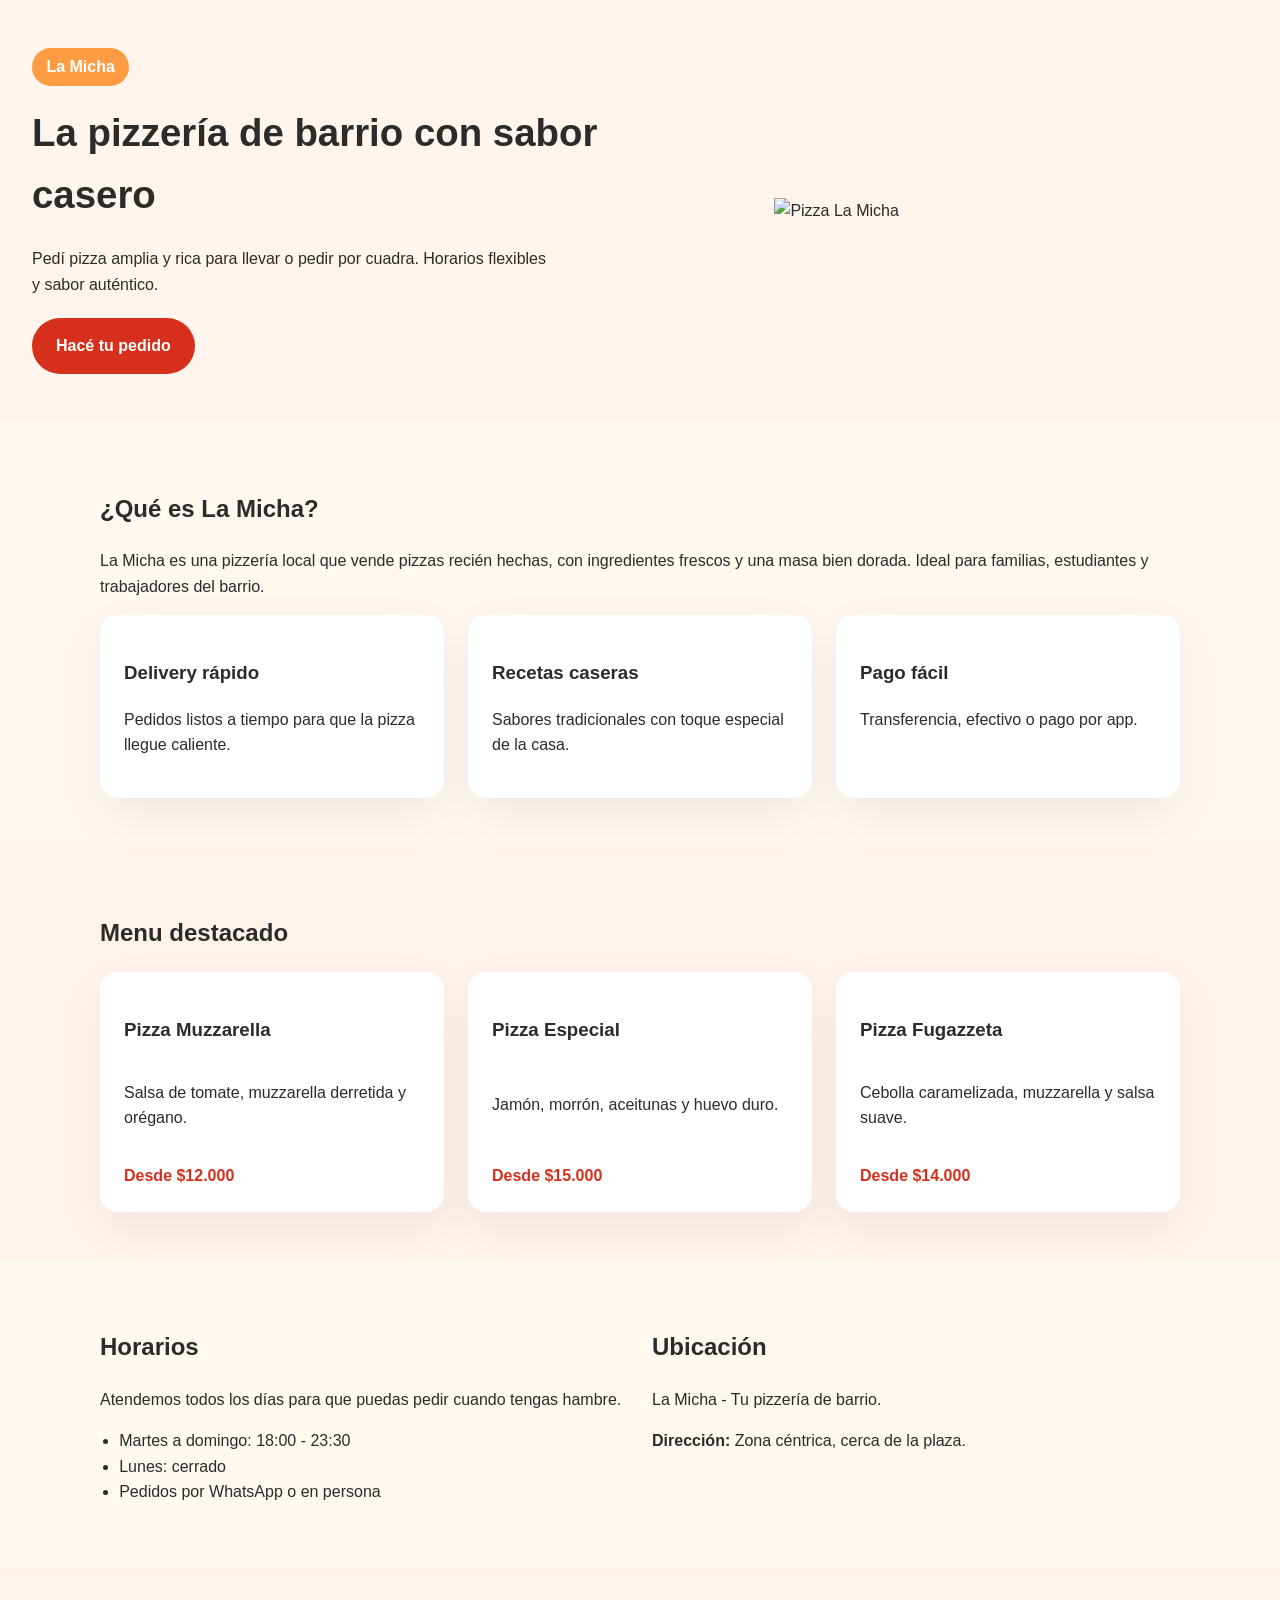
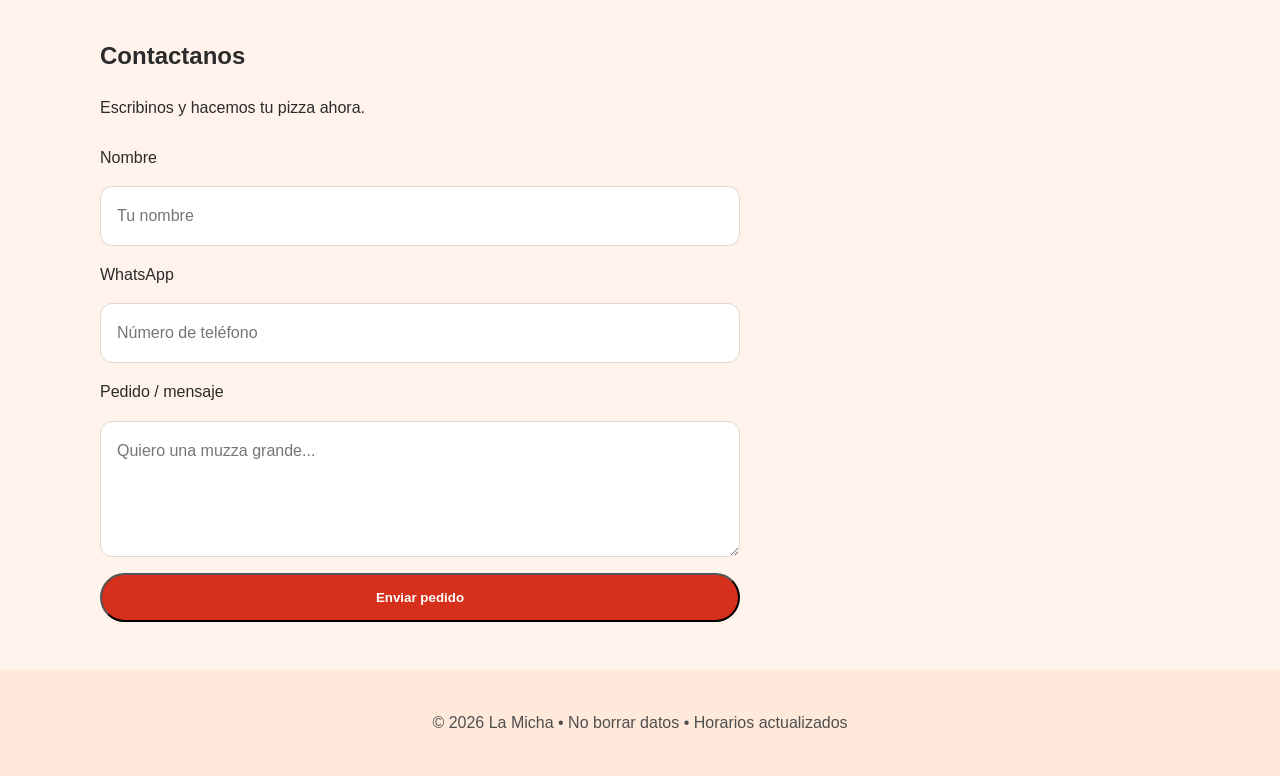
==== docs/index.html @ 16d59ee3 "docs: agregar sitio web para GitHub Pages" ====
<!DOCTYPE html>
<html lang="es">
<head>
  <meta charset="UTF-8" />
  <meta name="viewport" content="width=device-width, initial-scale=1.0" />
  <title>La Micha | Pizzería</title>
  <link rel="stylesheet" href="styles.css" />
</head>
<body>
  <header class="hero">
    <div class="hero-content">
      <span class="tag">La Micha</span>
      <h1>La pizzería de barrio con sabor casero</h1>
      <p>Pedí pizza amplia y rica para llevar o pedir por cuadra. Horarios flexibles y sabor auténtico.</p>
      <a href="#contacto" class="btn">Hacé tu pedido</a>
    </div>
    <img src="https://images.unsplash.com/photo-1601924570777-92fa70e40d33?auto=format&fit=crop&w=1000&q=80" alt="Pizza La Micha" />
  </header>

  <main>
    <section id="about" class="section light">
      <div class="container">
        <h2>¿Qué es La Micha?</h2>
        <p>La Micha es una pizzería local que vende pizzas recién hechas, con ingredientes frescos y una masa bien dorada. Ideal para familias, estudiantes y trabajadores del barrio.</p>
        <div class="features">
          <div>
            <h3>Delivery rápido</h3>
            <p>Pedidos listos a tiempo para que la pizza llegue caliente.</p>
          </div>
          <div>
            <h3>Recetas caseras</h3>
            <p>Sabores tradicionales con toque especial de la casa.</p>
          </div>
          <div>
            <h3>Pago fácil</h3>
            <p>Transferencia, efectivo o pago por app.</p>
          </div>
        </div>
      </div>
    </section>

    <section id="menu" class="section dark">
      <div class="container">
        <h2>Menu destacado</h2>
        <div class="menu-grid">
          <article>
            <h3>Pizza Muzzarella</h3>
            <p>Salsa de tomate, muzzarella derretida y orégano.</p>
            <span>Desde $12.000</span>
          </article>
          <article>
            <h3>Pizza Especial</h3>
            <p>Jamón, morrón, aceitunas y huevo duro.</p>
            <span>Desde $15.000</span>
          </article>
          <article>
            <h3>Pizza Fugazzeta</h3>
            <p>Cebolla caramelizada, muzzarella y salsa suave.</p>
            <span>Desde $14.000</span>
          </article>
        </div>
      </div>
    </section>

    <section id="horarios" class="section light">
      <div class="container split">
        <div>
          <h2>Horarios</h2>
          <p>Atendemos todos los días para que puedas pedir cuando tengas hambre.</p>
          <ul>
            <li>Martes a domingo: 18:00 - 23:30</li>
            <li>Lunes: cerrado</li>
            <li>Pedidos por WhatsApp o en persona</li>
          </ul>
        </div>
        <div>
          <h2>Ubicación</h2>
          <p>La Micha - Tu pizzería de barrio.</p>
          <p><strong>Dirección:</strong> Zona céntrica, cerca de la plaza.</p>
        </div>
      </div>
    </section>

    <section id="contacto" class="section dark">
      <div class="container">
        <h2>Contactanos</h2>
        <p>Escribinos y hacemos tu pizza ahora.</p>
        <form id="contact-form" class="contact-form">
          <label for="name">Nombre</label>
          <input type="text" id="name" name="name" placeholder="Tu nombre" required />

          <label for="phone">WhatsApp</label>
          <input type="tel" id="phone" name="phone" placeholder="Número de teléfono" required />

          <label for="message">Pedido / mensaje</label>
          <textarea id="message" name="message" placeholder="Quiero una muzza grande..." rows="4" required></textarea>

          <button type="submit" class="btn">Enviar pedido</button>
        </form>
      </div>
    </section>
  </main>

  <footer>
    <p>© 2026 La Micha • No borrar datos • Horarios actualizados</p>
  </footer>

  <script src="script.js"></script>
</body>
</html>
---- docs/styles.css ----
* {
  box-sizing: border-box;
}

body {
  margin: 0;
  font-family: 'Segoe UI', Tahoma, Geneva, Verdana, sans-serif;
  background: #fff8f0;
  color: #2b2b2b;
  line-height: 1.6;
}

a {
  text-decoration: none;
  color: inherit;
}

img {
  max-width: 100%;
  display: block;
}

.hero {
  display: grid;
  grid-template-columns: 1.2fr 0.8fr;
  gap: 2rem;
  padding: 3rem 2rem;
  align-items: center;
  background: #fff5ec;
}

.hero-content {
  max-width: 620px;
}

.tag {
  display: inline-block;
  background: #ff9b42;
  color: #fff;
  padding: 0.4rem 0.9rem;
  border-radius: 999px;
  font-weight: 700;
  margin-bottom: 1rem;
}

.hero h1 {
  margin: 0;
  font-size: clamp(2rem, 3vw, 3.5rem);
}

.hero p {
  margin: 1.3rem 0;
  max-width: 520px;
}

.btn {
  display: inline-block;
  background: #d62f1b;
  color: #fff;
  padding: 0.95rem 1.5rem;
  border-radius: 999px;
  font-weight: 700;
  transition: transform 0.2s ease;
}

.btn:hover {
  transform: translateY(-2px);
}

.section {
  padding: 3rem 2rem;
}

.light {
  background: #fff8f0;
}

.dark {
  background: #fff3eb;
}

.container {
  max-width: 1080px;
  margin: 0 auto;
}

.features,
.menu-grid,
.split {
  display: grid;
  gap: 1.5rem;
}

.features {
  grid-template-columns: repeat(auto-fit, minmax(220px, 1fr));
}

.features div,
.menu-grid article {
  background: #fff;
  padding: 1.5rem;
  border-radius: 18px;
  box-shadow: 0 18px 50px rgba(0, 0, 0, 0.06);
}

.menu-grid {
  grid-template-columns: repeat(auto-fit, minmax(220px, 1fr));
}

.menu-grid article {
  display: flex;
  flex-direction: column;
  justify-content: space-between;
}

.menu-grid article span {
  margin-top: 1rem;
  font-weight: 700;
  color: #d62f1b;
}

.split {
  grid-template-columns: repeat(auto-fit, minmax(260px, 1fr));
}

ul {
  padding-left: 1.2rem;
}

footer {
  text-align: center;
  padding: 1.5rem 2rem;
  background: #ffe9db;
  color: #4f4f4f;
}

.contact-form {
  max-width: 640px;
  margin-top: 1.5rem;
  display: grid;
  gap: 1rem;
}

.contact-form input,
.contact-form textarea {
  width: 100%;
  border: 1px solid #e3d7cc;
  border-radius: 12px;
  padding: 1rem;
  background: #fff;
  font: inherit;
}

@media (max-width: 900px) {
  .hero {
    grid-template-columns: 1fr;
    padding: 2rem 1rem;
  }
}

@media (max-width: 620px) {
  .hero {
    padding: 1.5rem 1rem;
  }

  .hero-content h1 {
    font-size: 2.3rem;
  }
}
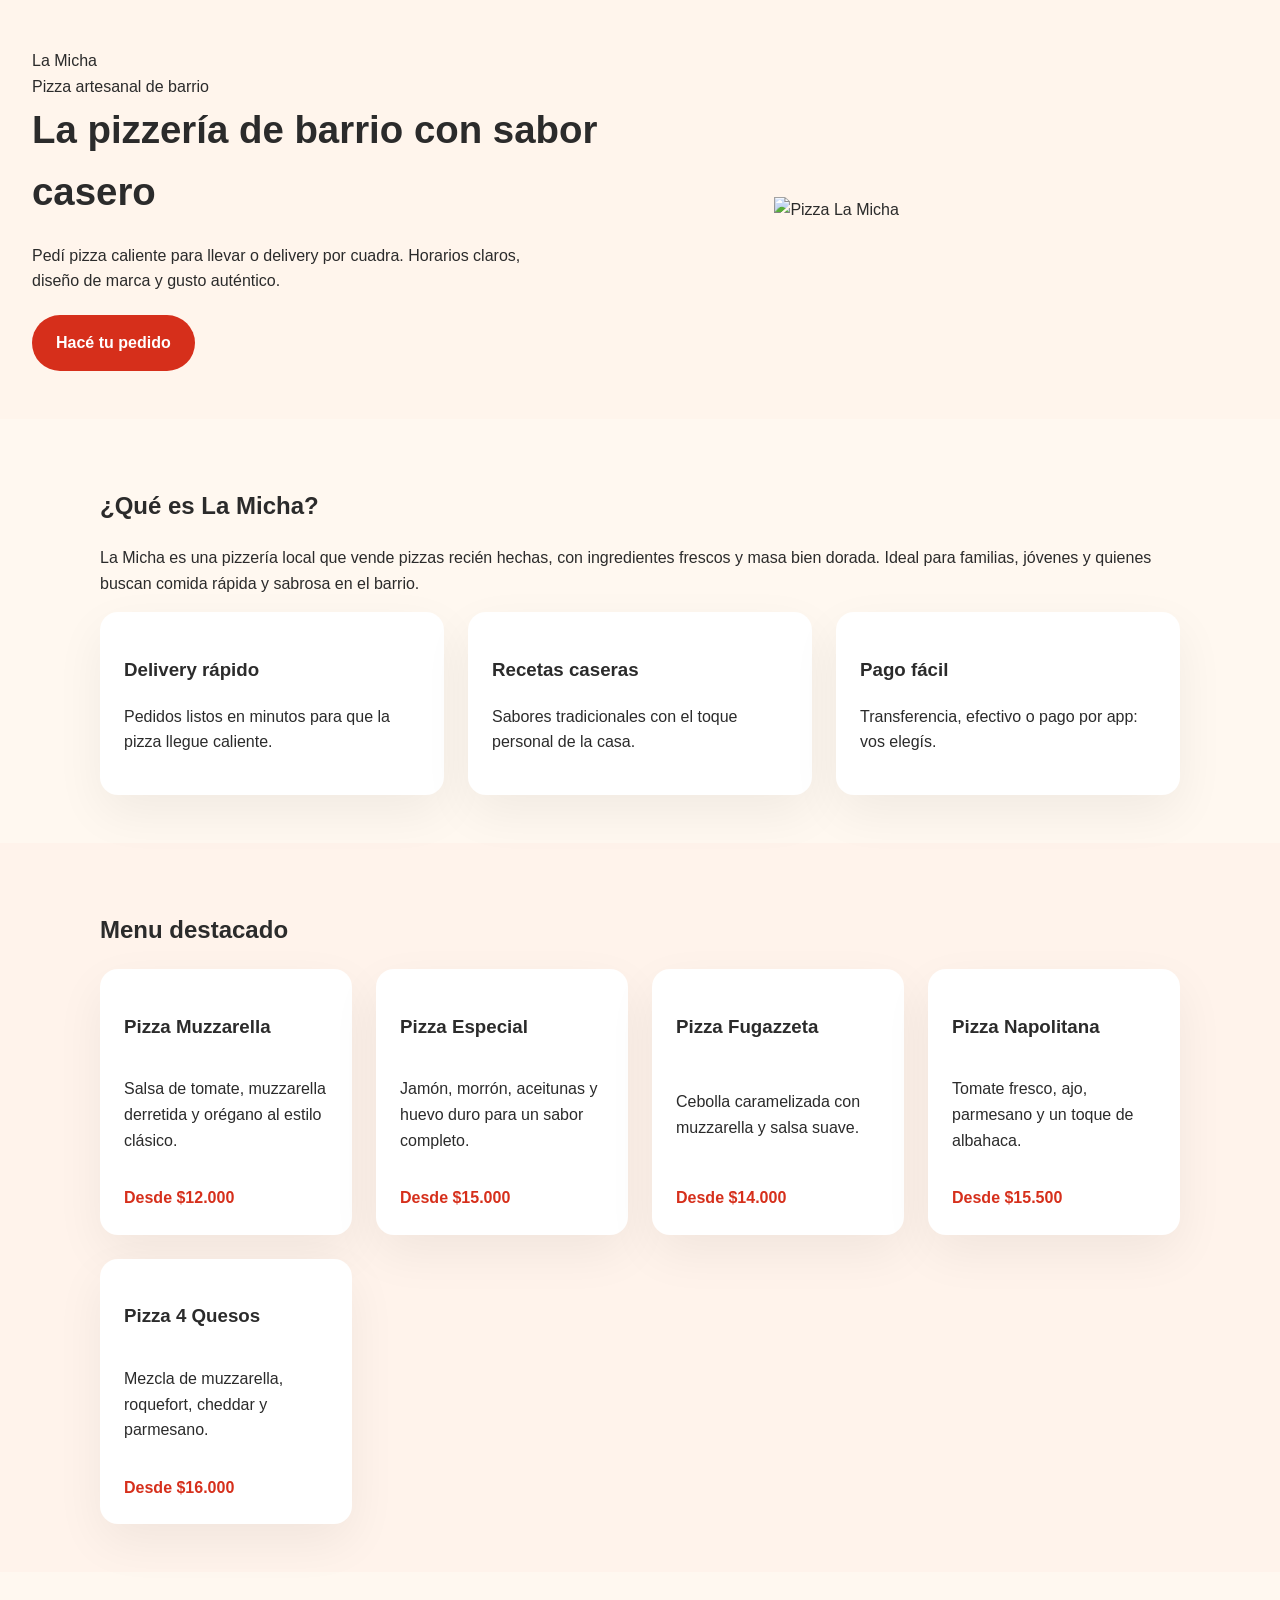
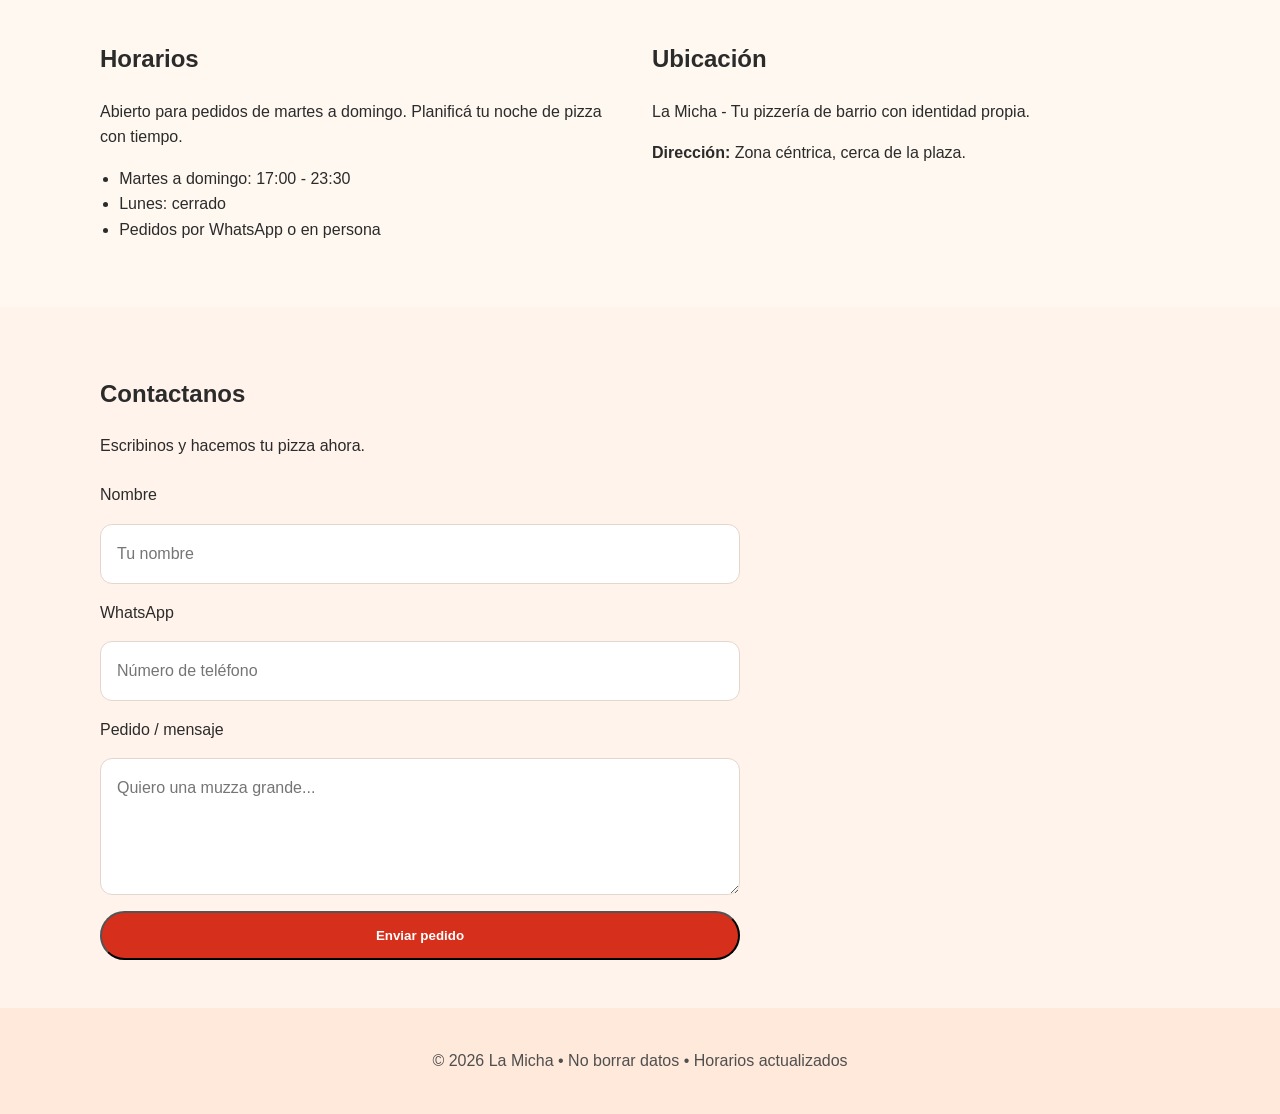
==== commit a6aebd6e: "fix: completar precios del menú en La Micha" ====
--- a/docs/index.html
+++ b/docs/index.html
@@ -1,4 +1,4 @@
-<!DOCTYPE html>
+﻿<!DOCTYPE html>
 <html lang="es">
 <head>
   <meta charset="UTF-8" />
@@ -9,9 +9,12 @@
 <body>
   <header class="hero">
     <div class="hero-content">
-      <span class="tag">La Micha</span>
+      <div class="brand-row">
+        <div class="logo">La Micha</div>
+        <span class="brand-pill">Pizza artesanal de barrio</span>
+      </div>
       <h1>La pizzería de barrio con sabor casero</h1>
-      <p>Pedí pizza amplia y rica para llevar o pedir por cuadra. Horarios flexibles y sabor auténtico.</p>
+      <p>Pedí pizza caliente para llevar o delivery por cuadra. Horarios claros, diseño de marca y gusto auténtico.</p>
       <a href="#contacto" class="btn">Hacé tu pedido</a>
     </div>
     <img src="https://images.unsplash.com/photo-1601924570777-92fa70e40d33?auto=format&fit=crop&w=1000&q=80" alt="Pizza La Micha" />
@@ -21,19 +24,19 @@
     <section id="about" class="section light">
       <div class="container">
         <h2>¿Qué es La Micha?</h2>
-        <p>La Micha es una pizzería local que vende pizzas recién hechas, con ingredientes frescos y una masa bien dorada. Ideal para familias, estudiantes y trabajadores del barrio.</p>
+        <p>La Micha es una pizzería local que vende pizzas recién hechas, con ingredientes frescos y masa bien dorada. Ideal para familias, jóvenes y quienes buscan comida rápida y sabrosa en el barrio.</p>
         <div class="features">
           <div>
             <h3>Delivery rápido</h3>
-            <p>Pedidos listos a tiempo para que la pizza llegue caliente.</p>
+            <p>Pedidos listos en minutos para que la pizza llegue caliente.</p>
           </div>
           <div>
             <h3>Recetas caseras</h3>
-            <p>Sabores tradicionales con toque especial de la casa.</p>
+            <p>Sabores tradicionales con el toque personal de la casa.</p>
           </div>
           <div>
             <h3>Pago fácil</h3>
-            <p>Transferencia, efectivo o pago por app.</p>
+            <p>Transferencia, efectivo o pago por app: vos elegís.</p>
           </div>
         </div>
       </div>
@@ -45,18 +48,28 @@
         <div class="menu-grid">
           <article>
             <h3>Pizza Muzzarella</h3>
-            <p>Salsa de tomate, muzzarella derretida y orégano.</p>
+            <p>Salsa de tomate, muzzarella derretida y orégano al estilo clásico.</p>
             <span>Desde $12.000</span>
           </article>
           <article>
             <h3>Pizza Especial</h3>
-            <p>Jamón, morrón, aceitunas y huevo duro.</p>
+            <p>Jamón, morrón, aceitunas y huevo duro para un sabor completo.</p>
             <span>Desde $15.000</span>
           </article>
           <article>
             <h3>Pizza Fugazzeta</h3>
-            <p>Cebolla caramelizada, muzzarella y salsa suave.</p>
+            <p>Cebolla caramelizada con muzzarella y salsa suave.</p>
             <span>Desde $14.000</span>
+          </article>
+          <article>
+            <h3>Pizza Napolitana</h3>
+            <p>Tomate fresco, ajo, parmesano y un toque de albahaca.</p>
+            <span>Desde $15.500</span>
+          </article>
+          <article>
+            <h3>Pizza 4 Quesos</h3>
+            <p>Mezcla de muzzarella, roquefort, cheddar y parmesano.</p>
+            <span>Desde $16.000</span>
           </article>
         </div>
       </div>
@@ -66,16 +79,16 @@
       <div class="container split">
         <div>
           <h2>Horarios</h2>
-          <p>Atendemos todos los días para que puedas pedir cuando tengas hambre.</p>
+          <p>Abierto para pedidos de martes a domingo. Planificá tu noche de pizza con tiempo.</p>
           <ul>
-            <li>Martes a domingo: 18:00 - 23:30</li>
+            <li>Martes a domingo: 17:00 - 23:30</li>
             <li>Lunes: cerrado</li>
             <li>Pedidos por WhatsApp o en persona</li>
           </ul>
         </div>
         <div>
           <h2>Ubicación</h2>
-          <p>La Micha - Tu pizzería de barrio.</p>
+          <p>La Micha - Tu pizzería de barrio con identidad propia.</p>
           <p><strong>Dirección:</strong> Zona céntrica, cerca de la plaza.</p>
         </div>
       </div>
